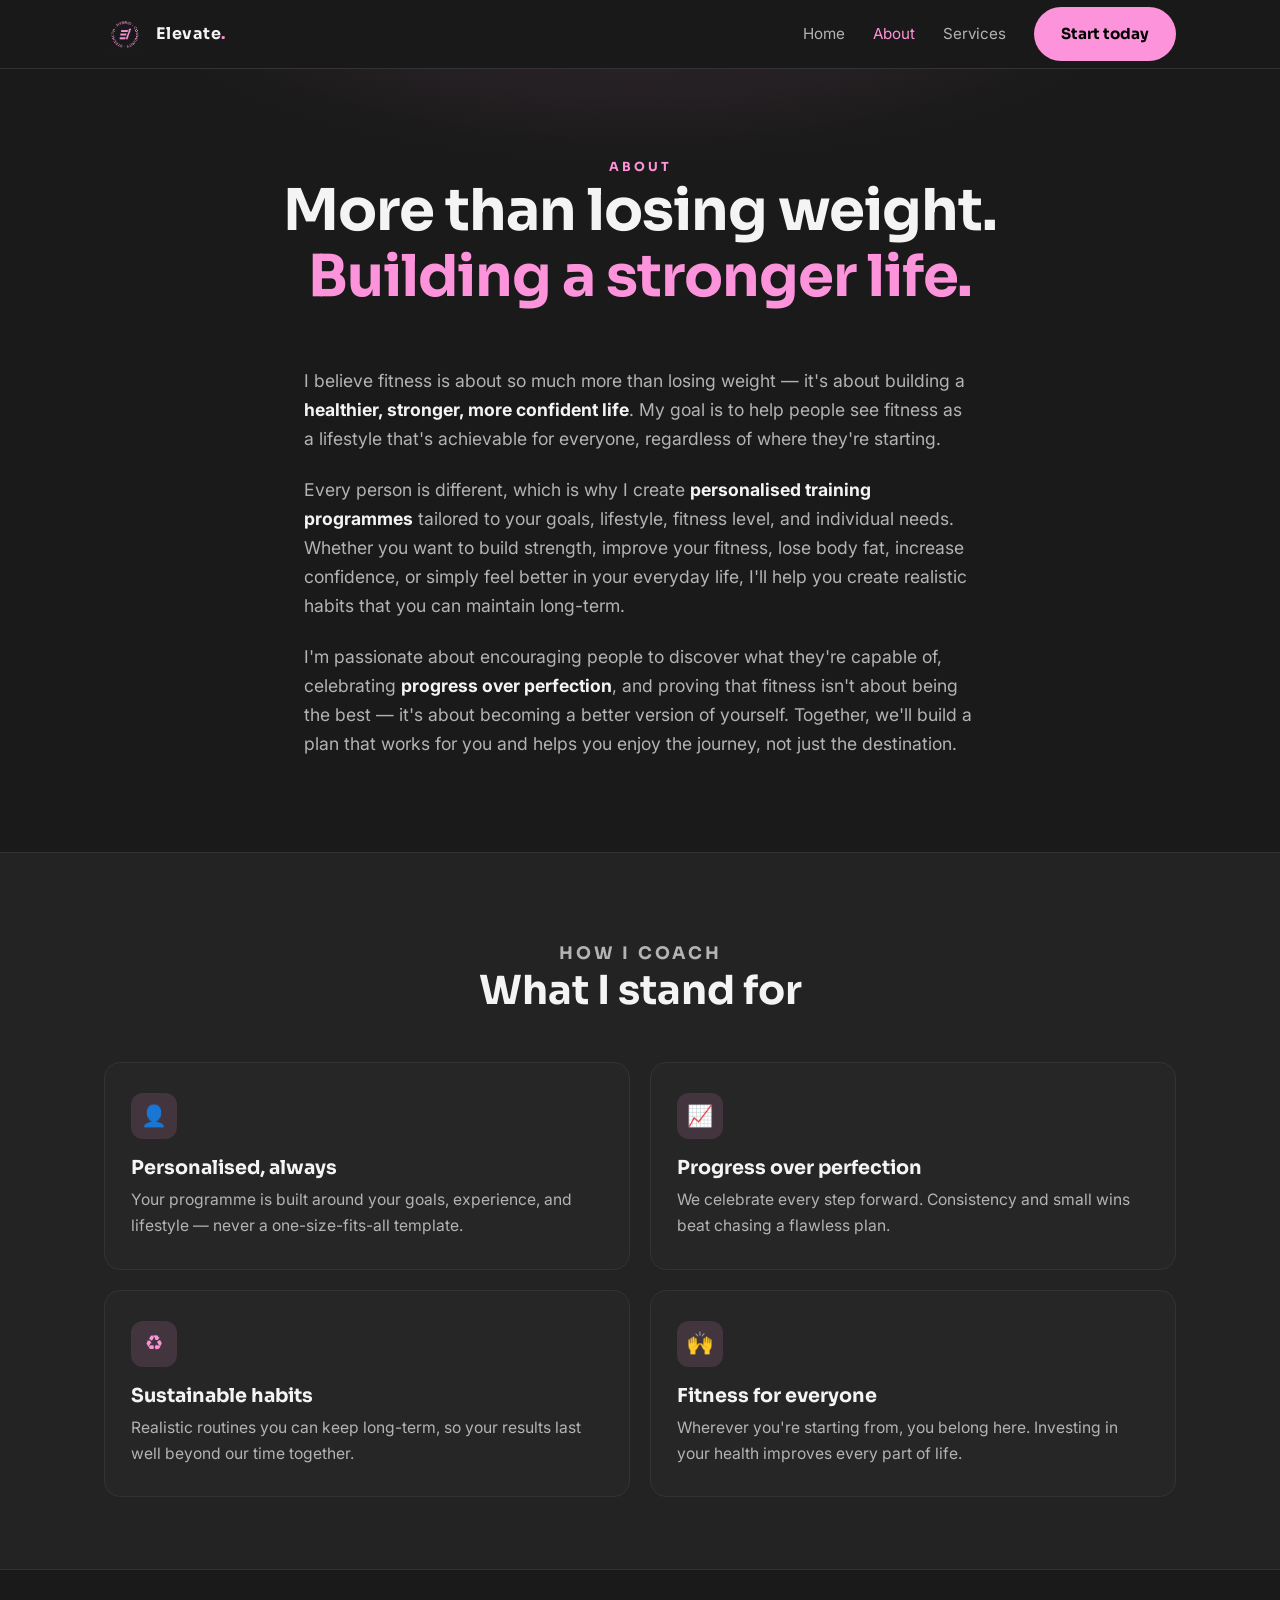
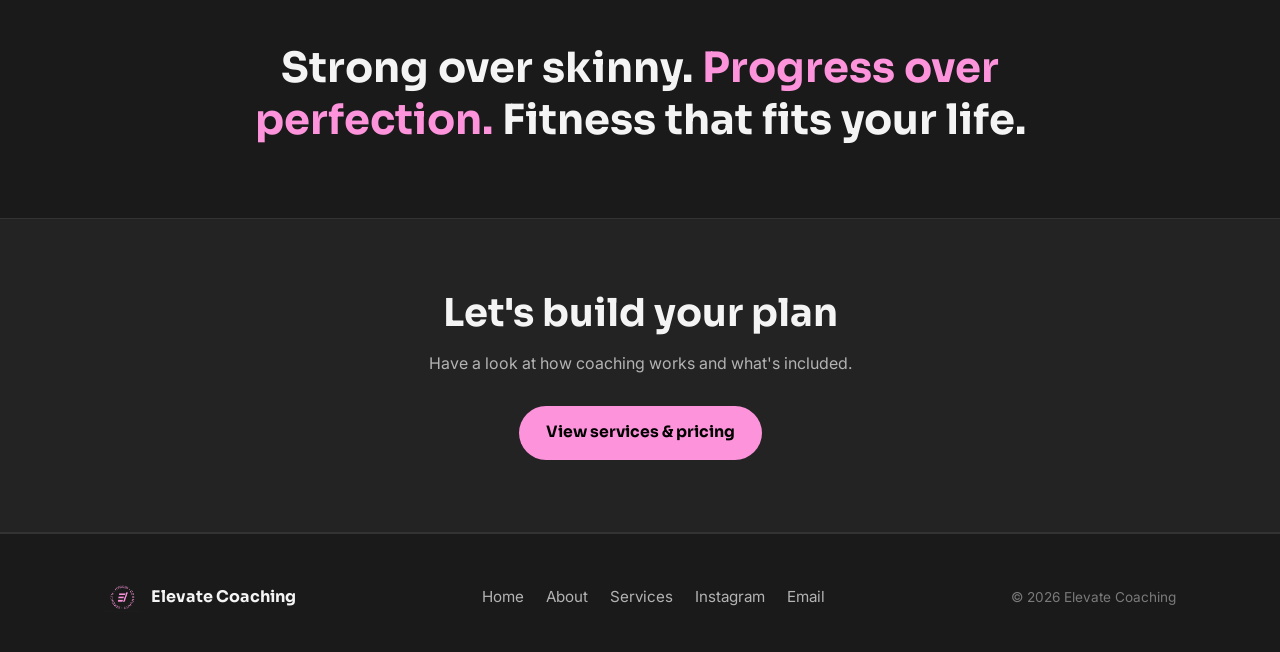
==== about.html @ e61bf0bc "v1 for review" ====
<!DOCTYPE html>
<html lang="en">
<head>
  <meta charset="UTF-8" />
  <meta name="viewport" content="width=device-width, initial-scale=1.0" />
  <title>About — Elevate Coaching</title>
  <meta name="description" content="Fitness is about more than losing weight — it's about building a healthier, stronger, more confident life. Meet your coach at Elevate Coaching." />
  <link rel="icon" href="assets/logo.png" />
  <link rel="preconnect" href="https://fonts.googleapis.com" />
  <link rel="preconnect" href="https://fonts.gstatic.com" crossorigin />
  <link href="https://fonts.googleapis.com/css2?family=Inter:wght@400;500;600&family=Sora:wght@600;700&display=swap" rel="stylesheet" />
  <link rel="stylesheet" href="css/styles.css" />
</head>
<body>

  <!-- ===== Nav ===== -->
  <header class="nav">
    <div class="wrap nav__inner">
      <a class="nav__brand" href="index.html">
        <img src="assets/logo.png" alt="Elevate Coaching logo" />
        <span>Elevate<span class="accent">.</span></span>
      </a>
      <nav class="nav__links">
        <a href="index.html">Home</a>
        <a href="about.html" class="is-active">About</a>
        <a href="services.html">Services</a>
        <a href="services.html" class="btn btn--primary nav__cta">Start today</a>
      </nav>
    </div>
  </header>

  <!-- ===== Hero ===== -->
  <section class="hero" style="padding-bottom:32px">
    <div class="wrap">
      <p class="eyebrow">About</p>
      <h1>More than losing weight.<br /><span class="accent">Building a stronger life.</span></h1>
    </div>
  </section>

  <!-- ===== Story ===== -->
  <section class="section" style="padding-top:24px">
    <div class="wrap prose">
      <p>I believe fitness is about so much more than losing weight — it's about building a <strong>healthier, stronger, more confident life</strong>. My goal is to help people see fitness as a lifestyle that's achievable for everyone, regardless of where they're starting.</p>
      <p>Every person is different, which is why I create <strong>personalised training programmes</strong> tailored to your goals, lifestyle, fitness level, and individual needs. Whether you want to build strength, improve your fitness, lose body fat, increase confidence, or simply feel better in your everyday life, I'll help you create realistic habits that you can maintain long-term.</p>
      <p>I'm passionate about encouraging people to discover what they're capable of, celebrating <strong>progress over perfection</strong>, and proving that fitness isn't about being the best — it's about becoming a better version of yourself. Together, we'll build a plan that works for you and helps you enjoy the journey, not just the destination.</p>
    </div>
  </section>

  <!-- ===== Values ===== -->
  <section class="section section--raised">
    <div class="wrap">
      <div class="section__head">
        <p class="eyebrow">How I coach</p>
        <h2>What I stand for</h2>
      </div>
      <div class="grid grid--2">
        <div class="card">
          <div class="card__icon">👤</div>
          <h3>Personalised, always</h3>
          <p>Your programme is built around your goals, experience, and lifestyle — never a one-size-fits-all template.</p>
        </div>
        <div class="card">
          <div class="card__icon">📈</div>
          <h3>Progress over perfection</h3>
          <p>We celebrate every step forward. Consistency and small wins beat chasing a flawless plan.</p>
        </div>
        <div class="card">
          <div class="card__icon">♻️</div>
          <h3>Sustainable habits</h3>
          <p>Realistic routines you can keep long-term, so your results last well beyond our time together.</p>
        </div>
        <div class="card">
          <div class="card__icon">🙌</div>
          <h3>Fitness for everyone</h3>
          <p>Wherever you're starting from, you belong here. Investing in your health improves every part of life.</p>
        </div>
      </div>
    </div>
  </section>

  <!-- ===== Callout ===== -->
  <section class="section callout">
    <div class="wrap">
      <blockquote>Strong over skinny. <span>Progress over perfection.</span> Fitness that fits your life.</blockquote>
    </div>
  </section>

  <!-- ===== CTA band ===== -->
  <section class="section section--raised cta-band">
    <div class="wrap">
      <h2>Let's build your plan</h2>
      <p>Have a look at how coaching works and what's included.</p>
      <a href="services.html" class="btn btn--primary">View services &amp; pricing</a>
    </div>
  </section>

  <!-- ===== Footer ===== -->
  <footer class="footer">
    <div class="wrap footer__inner">
      <a class="footer__brand" href="index.html">
        <img src="assets/logo.png" alt="Elevate Coaching" />
        Elevate Coaching
      </a>
      <nav class="footer__links">
        <a href="index.html">Home</a>
        <a href="about.html">About</a>
        <a href="services.html">Services</a>
        <a href="https://instagram.com/" target="_blank" rel="noopener">Instagram</a>
        <a href="mailto:hello@example.com">Email</a>
      </nav>
      <p class="footer__meta">© 2026 Elevate Coaching</p>
    </div>
  </footer>

</body>
</html>
---- css/styles.css ----
/* =========================================================
   Elevate Coaching — shared stylesheet
   Brand: bg #1a1a1a · accent #fd93db
   Edit the variables below to retune the whole site.
   ========================================================= */

:root {
  --bg:            #1a1a1a;
  --bg-raised:     #232323;
  --bg-card:       #262626;
  --accent:        #fd93db;
  --accent-soft:   #fd93db22;   /* translucent accent for glows/borders */
  --text:          #f4f4f4;
  --text-muted:    #b3b3b3;
  --border:        #333333;

  --font-head: 'Sora', system-ui, -apple-system, 'Segoe UI', sans-serif;
  --font-body: 'Inter', system-ui, -apple-system, 'Segoe UI', sans-serif;

  --maxw: 1120px;
  --radius: 16px;
}

* { box-sizing: border-box; margin: 0; padding: 0; }

html { scroll-behavior: smooth; }

html, body { overflow-x: hidden; }

body {
  background: var(--bg);
  color: var(--text);
  font-family: var(--font-body);
  line-height: 1.65;
  -webkit-font-smoothing: antialiased;
  text-rendering: optimizeLegibility;
}

img { max-width: 100%; display: block; }

a { color: inherit; text-decoration: none; }

h1, h2, h3 { font-family: var(--font-head); line-height: 1.15; font-weight: 700; }

.wrap { width: 100%; max-width: var(--maxw); margin-inline: auto; padding-inline: 24px; }

.accent { color: var(--accent); }

/* ---------- Nav ---------- */
.nav {
  position: sticky; top: 0; z-index: 50;
  background: rgba(26, 26, 26, 0.85);
  backdrop-filter: blur(10px);
  border-bottom: 1px solid var(--border);
}
.nav__inner {
  display: flex; align-items: center; justify-content: space-between;
  height: 68px;
}
.nav__brand { display: flex; align-items: center; gap: 10px; font-family: var(--font-head); font-weight: 700; letter-spacing: .5px; }
.nav__brand img { height: 34px; width: auto; }
.nav__links { display: flex; align-items: center; gap: 28px; }
.nav__links a { color: var(--text-muted); font-size: .95rem; transition: color .15s; }
.nav__links a:hover, .nav__links a.is-active { color: var(--accent); }
.nav__cta { display: none; }
/* Button in the nav must keep its black text — beat the .nav__links a colour rules */
.nav__links a.nav__cta,
.nav__links a.nav__cta:hover { color: #000; }

@media (min-width: 720px) { .nav__cta { display: inline-flex; } }

/* Narrow screens: stack brand over links, both centered, so nothing collides */
@media (max-width: 640px) {
  .nav__inner { flex-direction: column; height: auto; gap: 8px; padding-block: 12px; }
  .nav__links { gap: 20px; }
}

/* ---------- Buttons ---------- */
.btn {
  display: inline-flex; align-items: center; justify-content: center; gap: 8px;
  font-family: var(--font-head); font-weight: 600; font-size: .98rem;
  padding: 13px 26px; border-radius: 999px; cursor: pointer;
  transition: transform .15s ease, box-shadow .15s ease, background .15s ease;
  border: 1px solid transparent;
}
.btn--primary { background: var(--accent); color: #000; font-weight: 700; }
.btn--primary:hover { transform: translateY(-2px); box-shadow: 0 10px 30px -8px var(--accent); }
.btn--ghost { background: transparent; color: var(--text); border-color: var(--border); }
.btn--ghost:hover { border-color: var(--accent); color: var(--accent); }

/* ---------- Hero ---------- */
.hero { position: relative; overflow: hidden; padding: 88px 0 72px; text-align: center; }
.hero::before {
  content: ""; position: absolute; inset: -40% 0 auto 0; height: 480px;
  background: radial-gradient(60% 60% at 50% 0%, var(--accent-soft), transparent 70%);
  pointer-events: none;
}
.hero__logo { width: min(238px, 65vw); height: auto; margin: 0 auto 14px; }
.hero h1 { font-size: clamp(2.2rem, 6vw, 3.6rem); letter-spacing: -1px; }
.hero p.lead { color: var(--text-muted); font-size: clamp(1.05rem, 2.5vw, 1.3rem); max-width: 640px; margin: 20px auto 34px; }
.hero__actions { display: flex; gap: 14px; justify-content: center; flex-wrap: wrap; }

/* ---------- Sections ---------- */
.section { padding: 72px 0; }
.section--raised { background: var(--bg-raised); border-block: 1px solid var(--border); }
.section__head { max-width: 680px; margin: 0 auto 48px; text-align: center; }
.section__head h2 { font-size: clamp(1.7rem, 4vw, 2.5rem); }
.section__head p { color: var(--text-muted); margin-top: 14px; font-size: 1.08rem; }
.eyebrow { text-transform: uppercase; letter-spacing: 3px; font-size: .78rem; font-weight: 700; color: var(--accent); font-family: var(--font-head); }

/* ---------- Cards grid ---------- */
.grid { display: grid; gap: 20px; grid-template-columns: 1fr; }
@media (min-width: 620px) { .grid--2 { grid-template-columns: repeat(2, 1fr); } .grid--3 { grid-template-columns: repeat(2, 1fr); } }
@media (min-width: 900px) { .grid--3 { grid-template-columns: repeat(3, 1fr); } }

.card {
  background: var(--bg-card); border: 1px solid var(--border);
  border-radius: var(--radius); padding: 30px 26px;
  transition: border-color .18s, transform .18s;
}
.card:hover { border-color: var(--accent); transform: translateY(-3px); }
.card__icon {
  width: 46px; height: 46px; border-radius: 12px; margin-bottom: 18px;
  display: grid; place-items: center; background: var(--accent-soft); color: var(--accent);
  font-size: 1.3rem;
}
.card h3 { font-size: 1.2rem; margin-bottom: 8px; }
.card p { color: var(--text-muted); font-size: .98rem; }

/* ---------- Prose (about) ---------- */
.prose { max-width: 720px; margin-inline: auto; }
.prose p { color: var(--text-muted); font-size: 1.1rem; margin-bottom: 22px; }
.prose p strong { color: var(--text); }

/* ---------- Pricing ---------- */
.price-card { display: flex; flex-direction: column; }
.price-card.is-featured { border-color: var(--accent); box-shadow: 0 0 0 1px var(--accent), 0 20px 50px -20px var(--accent-soft); }
.price-card__tag { align-self: flex-start; font-size: .72rem; font-weight: 700; letter-spacing: 2px; text-transform: uppercase; color: var(--accent); font-family: var(--font-head); margin-bottom: 14px; }
.price-card h3 { font-size: 1.35rem; }
.price-card .price { font-family: var(--font-head); font-size: 2.4rem; font-weight: 700; margin: 12px 0 4px; }
.price-card .price span { font-size: 1rem; color: var(--text-muted); font-weight: 400; }
.price-card .price-note { color: var(--accent); font-size: .9rem; margin-top: 2px; }
.price-card ul { list-style: none; margin: 22px 0 28px; display: grid; gap: 12px; }
.price-card li { color: var(--text-muted); padding-left: 28px; position: relative; }
.price-card li::before { content: "✓"; position: absolute; left: 0; color: var(--accent); font-weight: 700; }
.price-card .btn { margin-top: auto; }

/* ---------- Callout band ---------- */
.callout { text-align: center; }
.callout blockquote { font-family: var(--font-head); font-weight: 700; font-size: clamp(1.6rem, 4.5vw, 2.6rem); line-height: 1.25; max-width: 820px; margin-inline: auto; }
.callout blockquote span { color: var(--accent); }

/* ---------- CTA band ---------- */
.cta-band { text-align: center; }
.cta-band h2 { font-size: clamp(1.7rem, 4vw, 2.4rem); }
.cta-band p { color: var(--text-muted); margin: 14px auto 30px; max-width: 520px; }

/* ---------- Footer ---------- */
.footer { border-top: 1px solid var(--border); padding: 48px 0 40px; }
.footer__inner { display: flex; flex-direction: column; gap: 22px; align-items: center; text-align: center; }
.footer__brand { display: flex; align-items: center; gap: 10px; font-family: var(--font-head); font-weight: 700; }
.footer__brand img { height: 30px; }
.footer__links { display: flex; gap: 22px; flex-wrap: wrap; justify-content: center; }
.footer__links a { color: var(--text-muted); font-size: .95rem; transition: color .15s; }
.footer__links a:hover { color: var(--accent); }
.footer__meta { color: #7a7a7a; font-size: .85rem; }

@media (min-width: 720px) {
  .footer__inner { flex-direction: row; justify-content: space-between; text-align: left; }
}
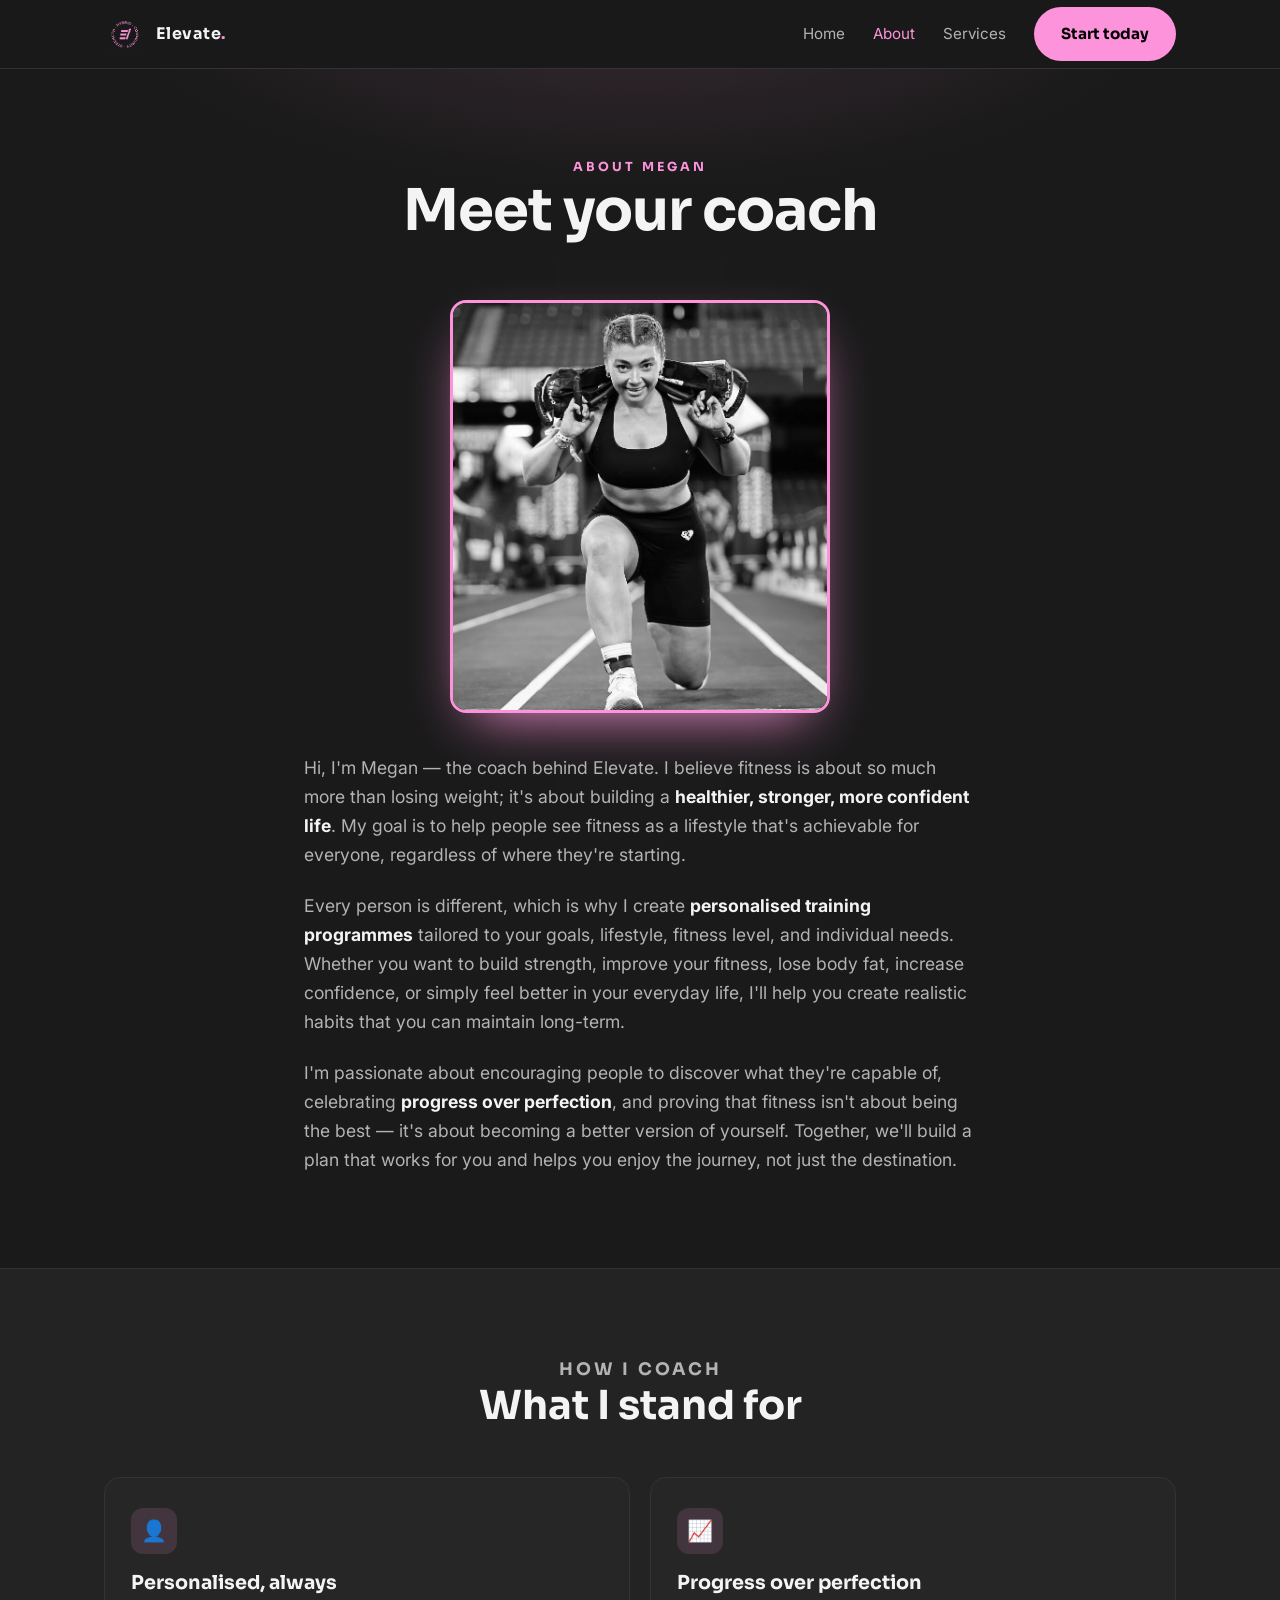
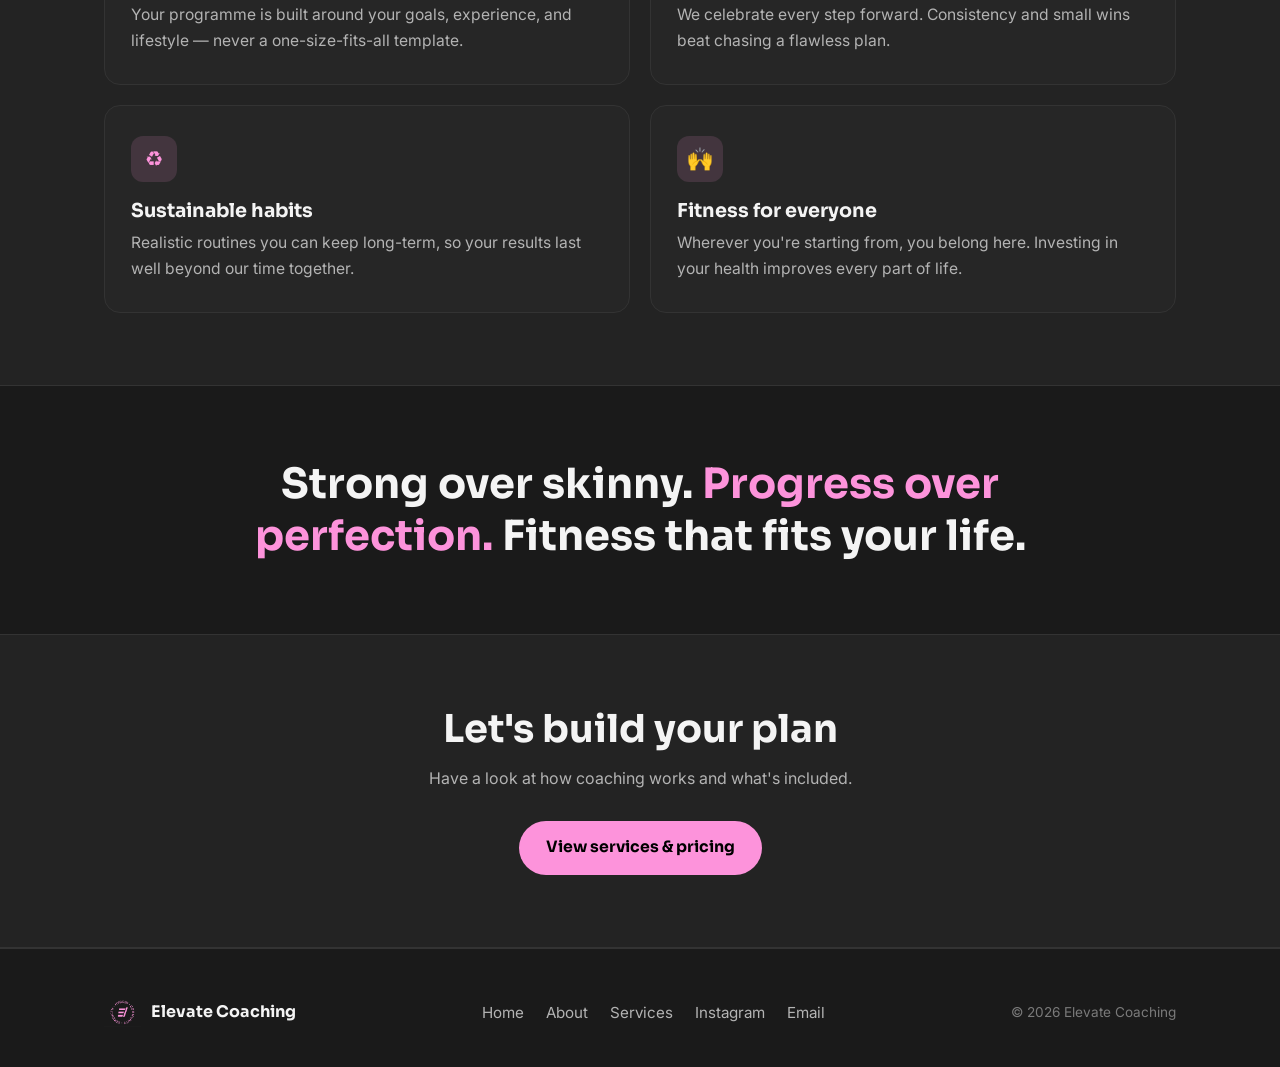
==== commit c7bcb332: "Added photo and updated about" ====
--- a/about.html
+++ b/about.html
@@ -32,15 +32,22 @@
   <!-- ===== Hero ===== -->
   <section class="hero" style="padding-bottom:32px">
     <div class="wrap">
-      <p class="eyebrow">About</p>
-      <h1>More than losing weight.<br /><span class="accent">Building a stronger life.</span></h1>
+      <p class="eyebrow">About Megan</p>
+      <h1>Meet your coach</h1>
+    </div>
+  </section>
+
+  <!-- ===== Coach photo ===== -->
+  <section class="section" style="padding:24px 0 0">
+    <div class="wrap">
+      <img class="coach-photo" src="assets/meg.jpg" alt="Megan, founder and coach at Elevate Coaching" />
     </div>
   </section>
 
   <!-- ===== Story ===== -->
-  <section class="section" style="padding-top:24px">
+  <section class="section" style="padding-top:40px">
     <div class="wrap prose">
-      <p>I believe fitness is about so much more than losing weight — it's about building a <strong>healthier, stronger, more confident life</strong>. My goal is to help people see fitness as a lifestyle that's achievable for everyone, regardless of where they're starting.</p>
+      <p>Hi, I'm Megan — the coach behind Elevate. I believe fitness is about so much more than losing weight; it's about building a <strong>healthier, stronger, more confident life</strong>. My goal is to help people see fitness as a lifestyle that's achievable for everyone, regardless of where they're starting.</p>
       <p>Every person is different, which is why I create <strong>personalised training programmes</strong> tailored to your goals, lifestyle, fitness level, and individual needs. Whether you want to build strength, improve your fitness, lose body fat, increase confidence, or simply feel better in your everyday life, I'll help you create realistic habits that you can maintain long-term.</p>
       <p>I'm passionate about encouraging people to discover what they're capable of, celebrating <strong>progress over perfection</strong>, and proving that fitness isn't about being the best — it's about becoming a better version of yourself. Together, we'll build a plan that works for you and helps you enjoy the journey, not just the destination.</p>
     </div>
--- a/css/styles.css
+++ b/css/styles.css
@@ -132,6 +132,17 @@
 .prose p { color: var(--text-muted); font-size: 1.1rem; margin-bottom: 22px; }
 .prose p strong { color: var(--text); }
 
+/* ---------- Coach photo ---------- */
+.coach-photo {
+  display: block;
+  width: 100%;
+  max-width: 380px;
+  margin: 0 auto;
+  border-radius: var(--radius);
+  border: 3px solid var(--accent);
+  box-shadow: 0 22px 55px -22px var(--accent);
+}
+
 /* ---------- Pricing ---------- */
 .price-card { display: flex; flex-direction: column; }
 .price-card.is-featured { border-color: var(--accent); box-shadow: 0 0 0 1px var(--accent), 0 20px 50px -20px var(--accent-soft); }
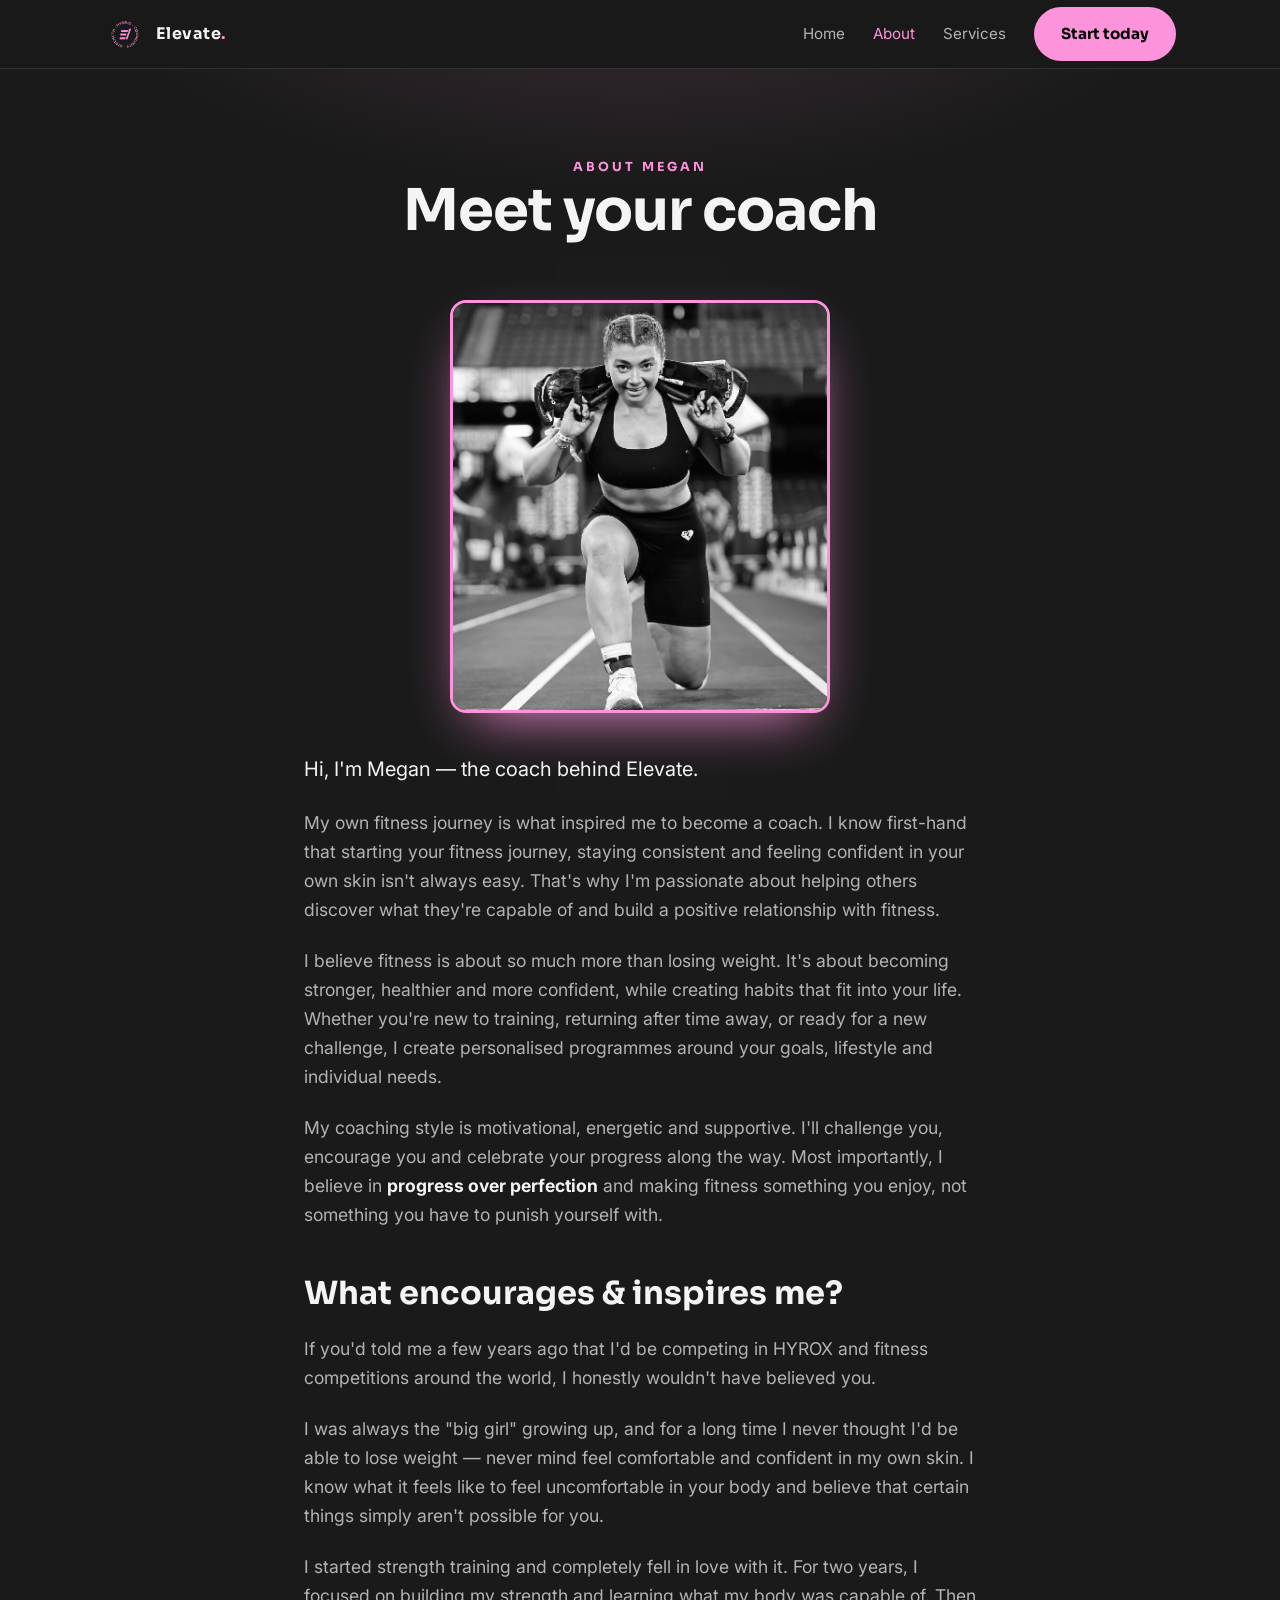
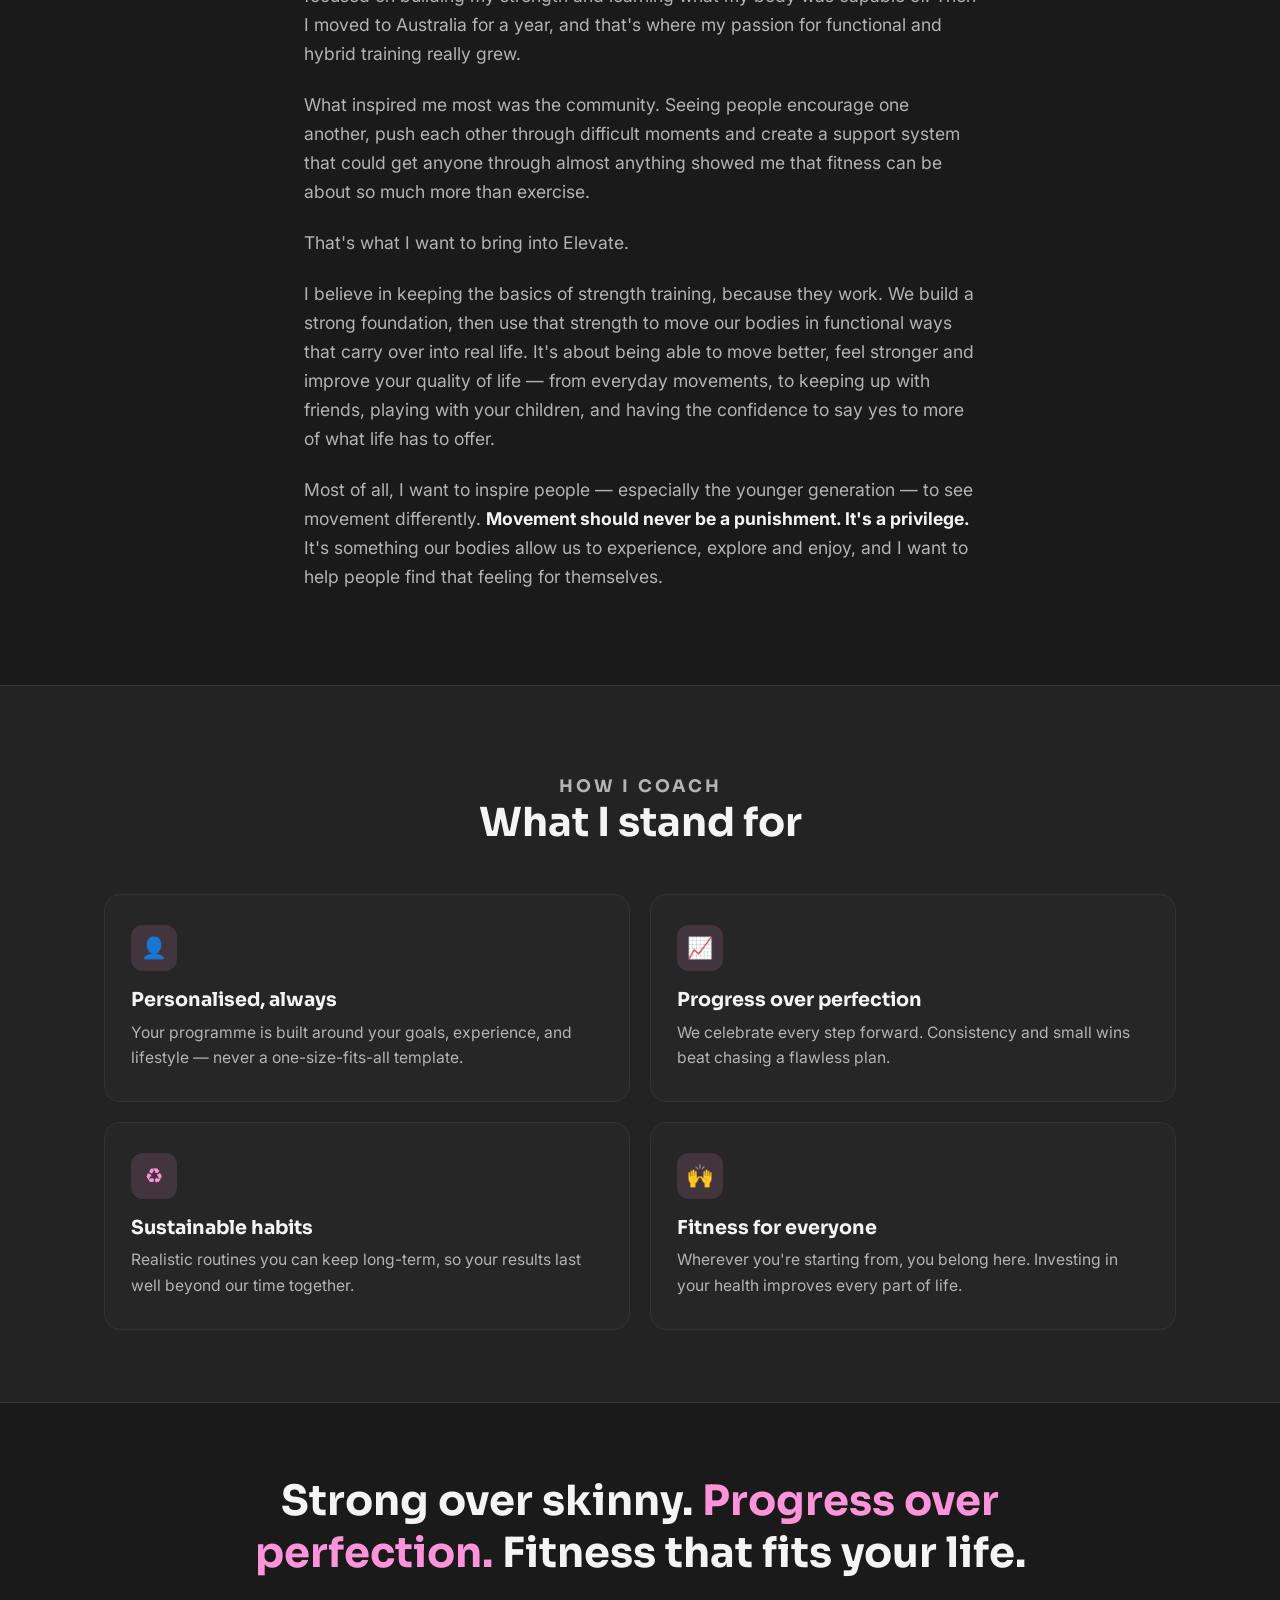
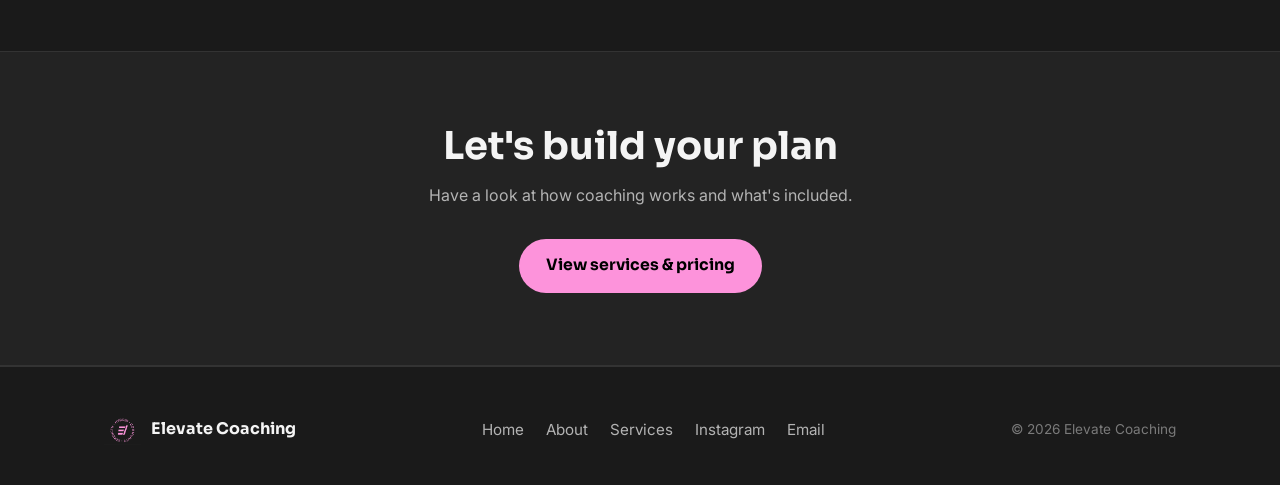
==== commit 5ef2e07b: "Updating story, adding cloudfront notes and adding cache invalidation to deploy" ====
--- a/about.html
+++ b/about.html
@@ -5,6 +5,7 @@
   <meta name="viewport" content="width=device-width, initial-scale=1.0" />
   <title>About — Elevate Coaching</title>
   <meta name="description" content="Fitness is about more than losing weight — it's about building a healthier, stronger, more confident life. Meet your coach at Elevate Coaching." />
+  <link rel="canonical" href="https://elevatecoach.ing/about.html" />
   <link rel="icon" href="assets/logo.png" />
   <link rel="preconnect" href="https://fonts.googleapis.com" />
   <link rel="preconnect" href="https://fonts.gstatic.com" crossorigin />
@@ -47,9 +48,19 @@
   <!-- ===== Story ===== -->
   <section class="section" style="padding-top:40px">
     <div class="wrap prose">
-      <p>Hi, I'm Megan — the coach behind Elevate. I believe fitness is about so much more than losing weight; it's about building a <strong>healthier, stronger, more confident life</strong>. My goal is to help people see fitness as a lifestyle that's achievable for everyone, regardless of where they're starting.</p>
-      <p>Every person is different, which is why I create <strong>personalised training programmes</strong> tailored to your goals, lifestyle, fitness level, and individual needs. Whether you want to build strength, improve your fitness, lose body fat, increase confidence, or simply feel better in your everyday life, I'll help you create realistic habits that you can maintain long-term.</p>
-      <p>I'm passionate about encouraging people to discover what they're capable of, celebrating <strong>progress over perfection</strong>, and proving that fitness isn't about being the best — it's about becoming a better version of yourself. Together, we'll build a plan that works for you and helps you enjoy the journey, not just the destination.</p>
+      <p class="lede">Hi, I'm Megan — the coach behind Elevate.</p>
+      <p>My own fitness journey is what inspired me to become a coach. I know first-hand that starting your fitness journey, staying consistent and feeling confident in your own skin isn't always easy. That's why I'm passionate about helping others discover what they're capable of and build a positive relationship with fitness.</p>
+      <p>I believe fitness is about so much more than losing weight. It's about becoming stronger, healthier and more confident, while creating habits that fit into your life. Whether you're new to training, returning after time away, or ready for a new challenge, I create personalised programmes around your goals, lifestyle and individual needs.</p>
+      <p>My coaching style is motivational, energetic and supportive. I'll challenge you, encourage you and celebrate your progress along the way. Most importantly, I believe in <strong>progress over perfection</strong> and making fitness something you enjoy, not something you have to punish yourself with.</p>
+
+      <h2>What encourages &amp; inspires me?</h2>
+      <p>If you'd told me a few years ago that I'd be competing in HYROX and fitness competitions around the world, I honestly wouldn't have believed you.</p>
+      <p>I was always the "big girl" growing up, and for a long time I never thought I'd be able to lose weight — never mind feel comfortable and confident in my own skin. I know what it feels like to feel uncomfortable in your body and believe that certain things simply aren't possible for you.</p>
+      <p>I started strength training and completely fell in love with it. For two years, I focused on building my strength and learning what my body was capable of. Then I moved to Australia for a year, and that's where my passion for functional and hybrid training really grew.</p>
+      <p>What inspired me most was the community. Seeing people encourage one another, push each other through difficult moments and create a support system that could get anyone through almost anything showed me that fitness can be about so much more than exercise.</p>
+      <p>That's what I want to bring into Elevate.</p>
+      <p>I believe in keeping the basics of strength training, because they work. We build a strong foundation, then use that strength to move our bodies in functional ways that carry over into real life. It's about being able to move better, feel stronger and improve your quality of life — from everyday movements, to keeping up with friends, playing with your children, and having the confidence to say yes to more of what life has to offer.</p>
+      <p>Most of all, I want to inspire people — especially the younger generation — to see movement differently. <strong>Movement should never be a punishment. It's a privilege.</strong> It's something our bodies allow us to experience, explore and enjoy, and I want to help people find that feeling for themselves.</p>
     </div>
   </section>
 
@@ -112,8 +123,8 @@
         <a href="index.html">Home</a>
         <a href="about.html">About</a>
         <a href="services.html">Services</a>
-        <a href="https://instagram.com/" target="_blank" rel="noopener">Instagram</a>
-        <a href="mailto:hello@example.com">Email</a>
+        <a href="https://instagram.com/coaching.elevate" target="_blank" rel="noopener">Instagram</a>
+        <a href="mailto:hello@elevatecoach.ing">Email</a>
       </nav>
       <p class="footer__meta">© 2026 Elevate Coaching</p>
     </div>
--- a/css/styles.css
+++ b/css/styles.css
@@ -131,6 +131,9 @@
 .prose { max-width: 720px; margin-inline: auto; }
 .prose p { color: var(--text-muted); font-size: 1.1rem; margin-bottom: 22px; }
 .prose p strong { color: var(--text); }
+.prose h2 { font-size: clamp(1.5rem, 3.5vw, 2rem); margin: 46px 0 22px; }
+.prose h2 .accent { color: var(--accent); }
+.prose .lede { font-size: 1.25rem; color: var(--text); }
 
 /* ---------- Coach photo ---------- */
 .coach-photo {
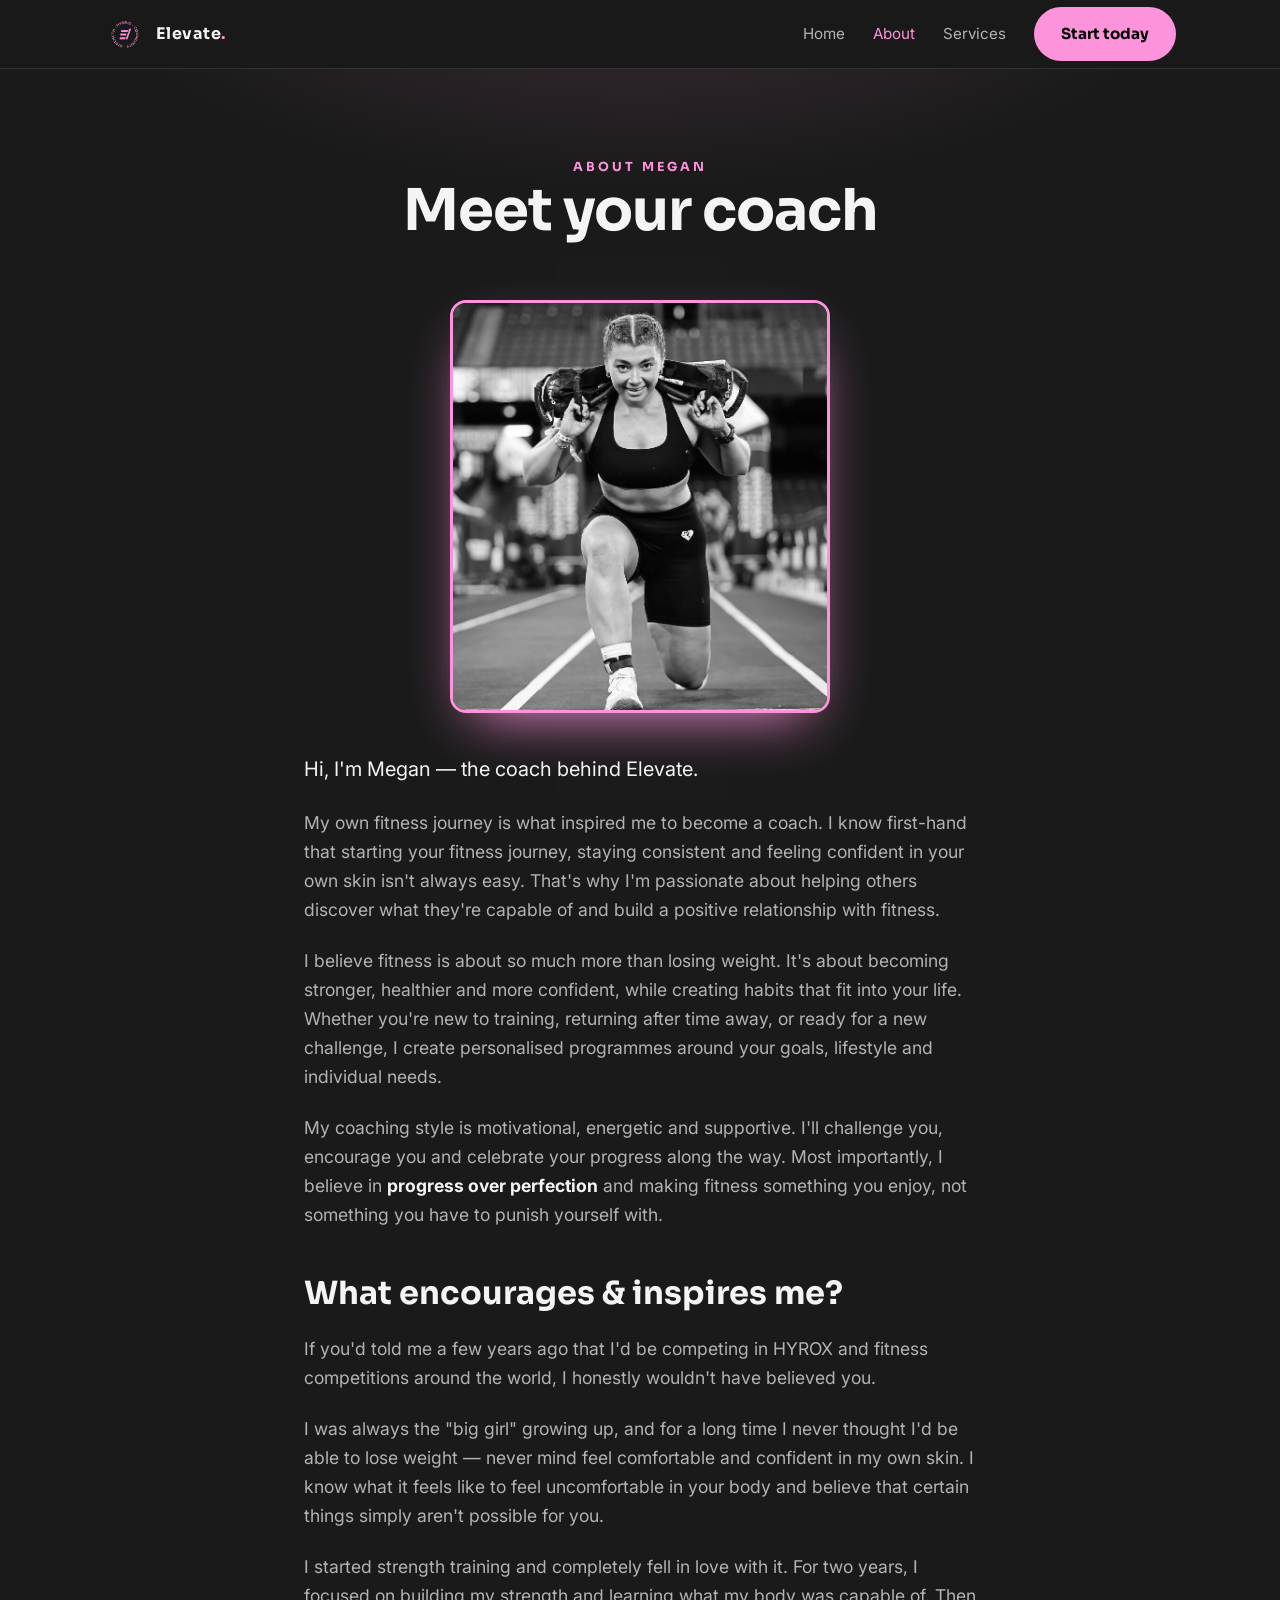
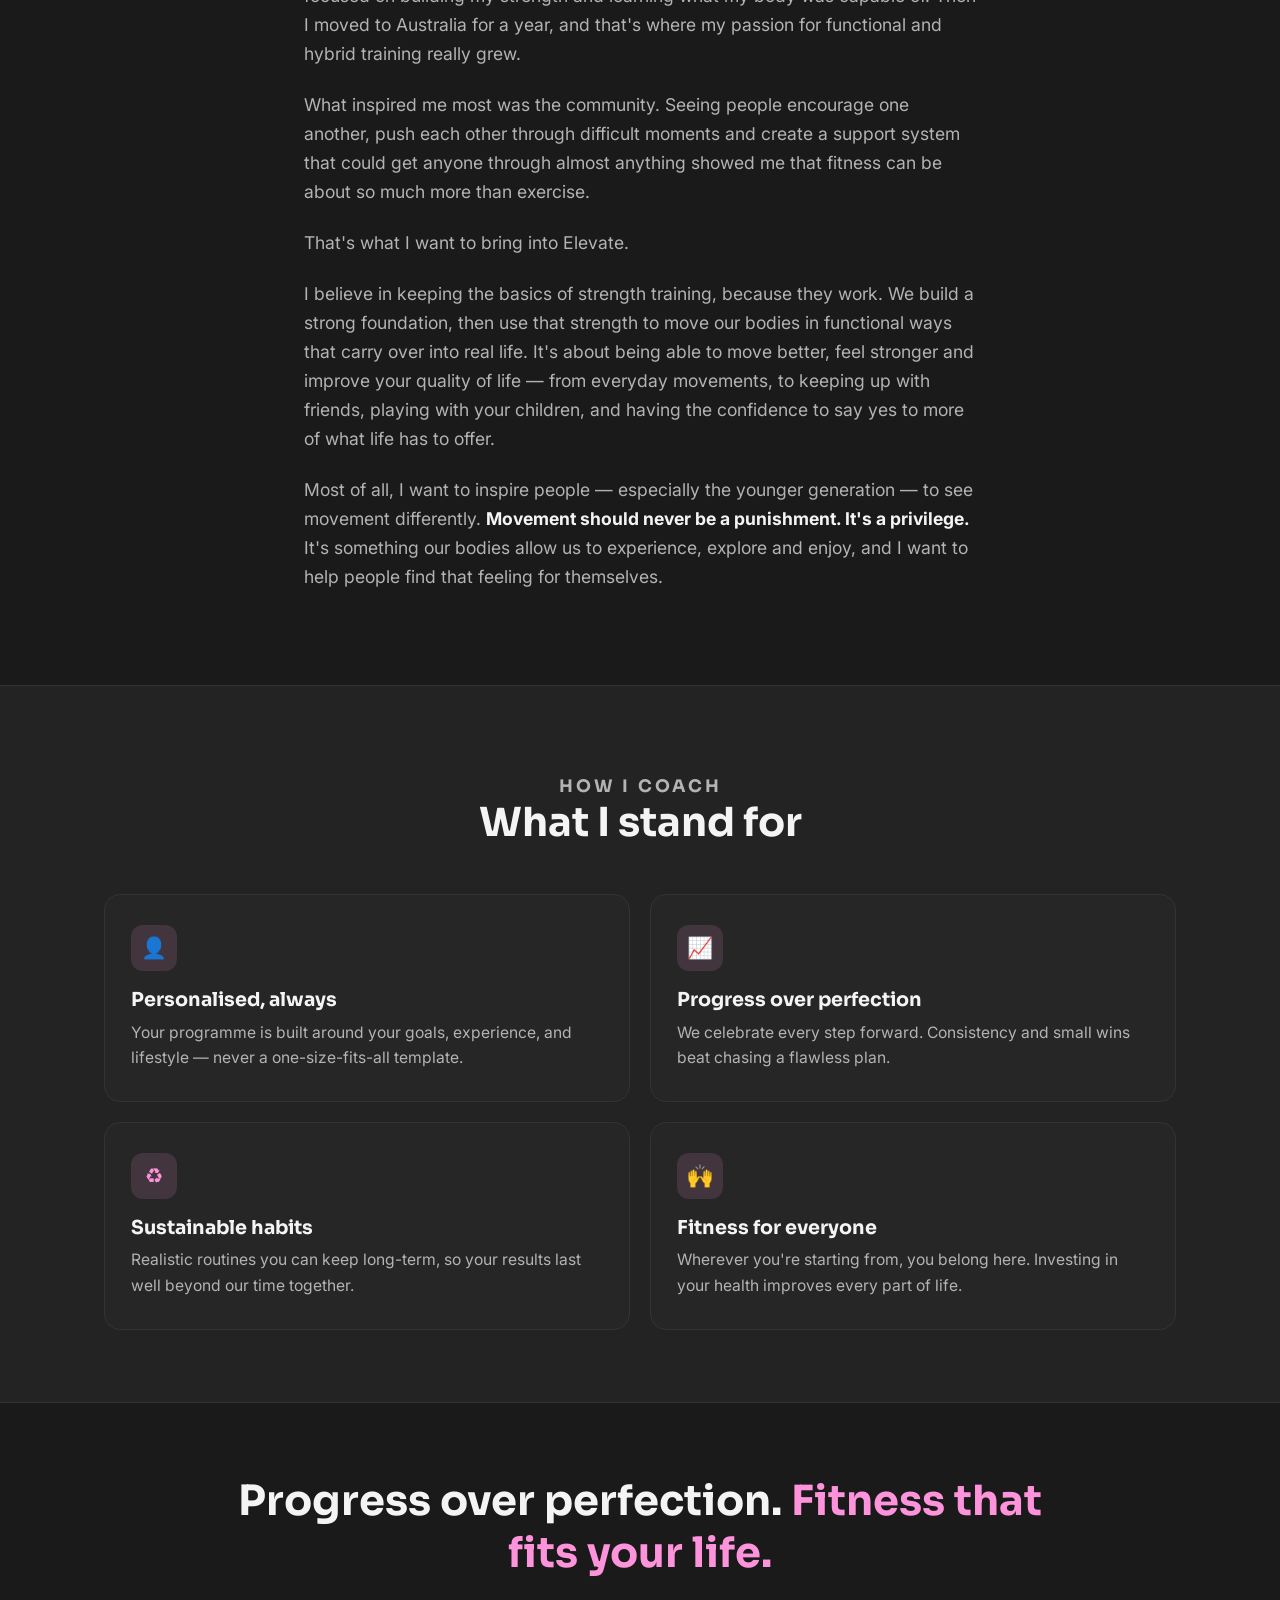
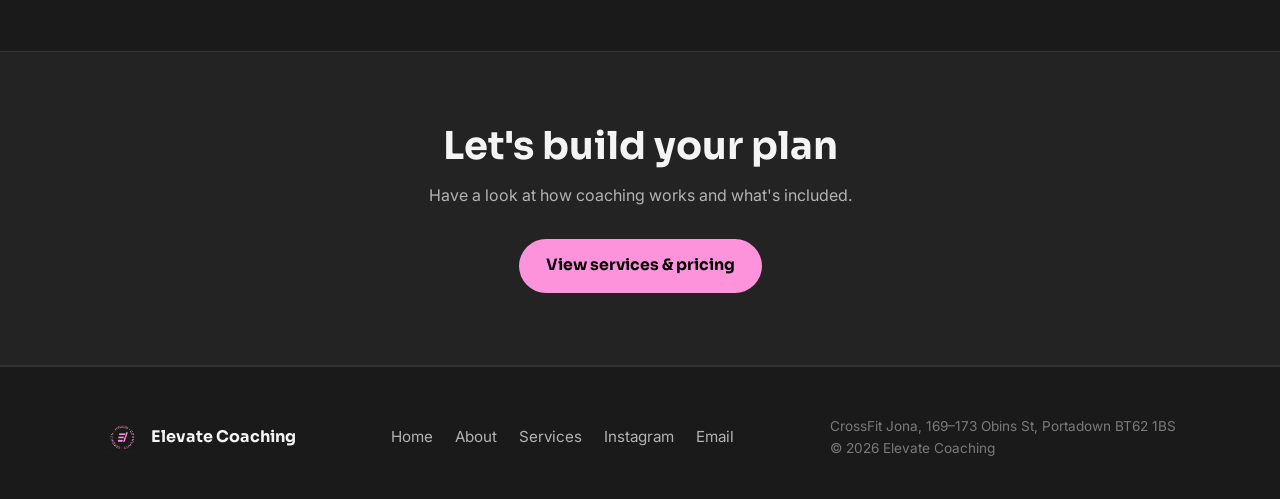
==== commit a4d17845: "seo" ====
--- a/about.html
+++ b/about.html
@@ -3,9 +3,21 @@
 <head>
   <meta charset="UTF-8" />
   <meta name="viewport" content="width=device-width, initial-scale=1.0" />
-  <title>About — Elevate Coaching</title>
-  <meta name="description" content="Fitness is about more than losing weight — it's about building a healthier, stronger, more confident life. Meet your coach at Elevate Coaching." />
+  <title>Meet Your Coach — Personal Trainer in Portadown | Elevate Coaching</title>
+  <meta name="description" content="Hi, I'm Megan — a personal trainer based in Portadown, Northern Ireland. Fitness is about more than losing weight; it's about building a stronger, more confident life." />
   <link rel="canonical" href="https://elevatecoach.ing/about.html" />
+  <meta property="og:type" content="profile" />
+  <meta property="og:site_name" content="Elevate Coaching" />
+  <meta property="og:title" content="Meet your coach — Elevate Coaching" />
+  <meta property="og:description" content="Hi, I'm Megan — the coach behind Elevate. My own fitness journey is what inspired me to help others build a positive relationship with fitness." />
+  <meta property="og:url" content="https://elevatecoach.ing/about.html" />
+  <meta property="og:image" content="https://elevatecoach.ing/assets/og-image.png" />
+  <meta property="og:image:width" content="1200" />
+  <meta property="og:image:height" content="630" />
+  <meta name="twitter:card" content="summary_large_image" />
+  <meta name="twitter:title" content="Meet your coach — Elevate Coaching" />
+  <meta name="twitter:description" content="Hi, I'm Megan — the coach behind Elevate." />
+  <meta name="twitter:image" content="https://elevatecoach.ing/assets/og-image.png" />
   <link rel="icon" href="assets/logo.png" />
   <link rel="preconnect" href="https://fonts.googleapis.com" />
   <link rel="preconnect" href="https://fonts.gstatic.com" crossorigin />
@@ -99,7 +111,7 @@
   <!-- ===== Callout ===== -->
   <section class="section callout">
     <div class="wrap">
-      <blockquote>Strong over skinny. <span>Progress over perfection.</span> Fitness that fits your life.</blockquote>
+      <blockquote>Progress over perfection. <span>Fitness that fits your life.</span></blockquote>
     </div>
   </section>
 
@@ -126,7 +138,7 @@
         <a href="https://instagram.com/coaching.elevate" target="_blank" rel="noopener">Instagram</a>
         <a href="mailto:hello@elevatecoach.ing">Email</a>
       </nav>
-      <p class="footer__meta">© 2026 Elevate Coaching</p>
+      <p class="footer__meta">CrossFit Jona, 169–173 Obins St, Portadown BT62 1BS<br />© 2026 Elevate Coaching</p>
     </div>
   </footer>
 
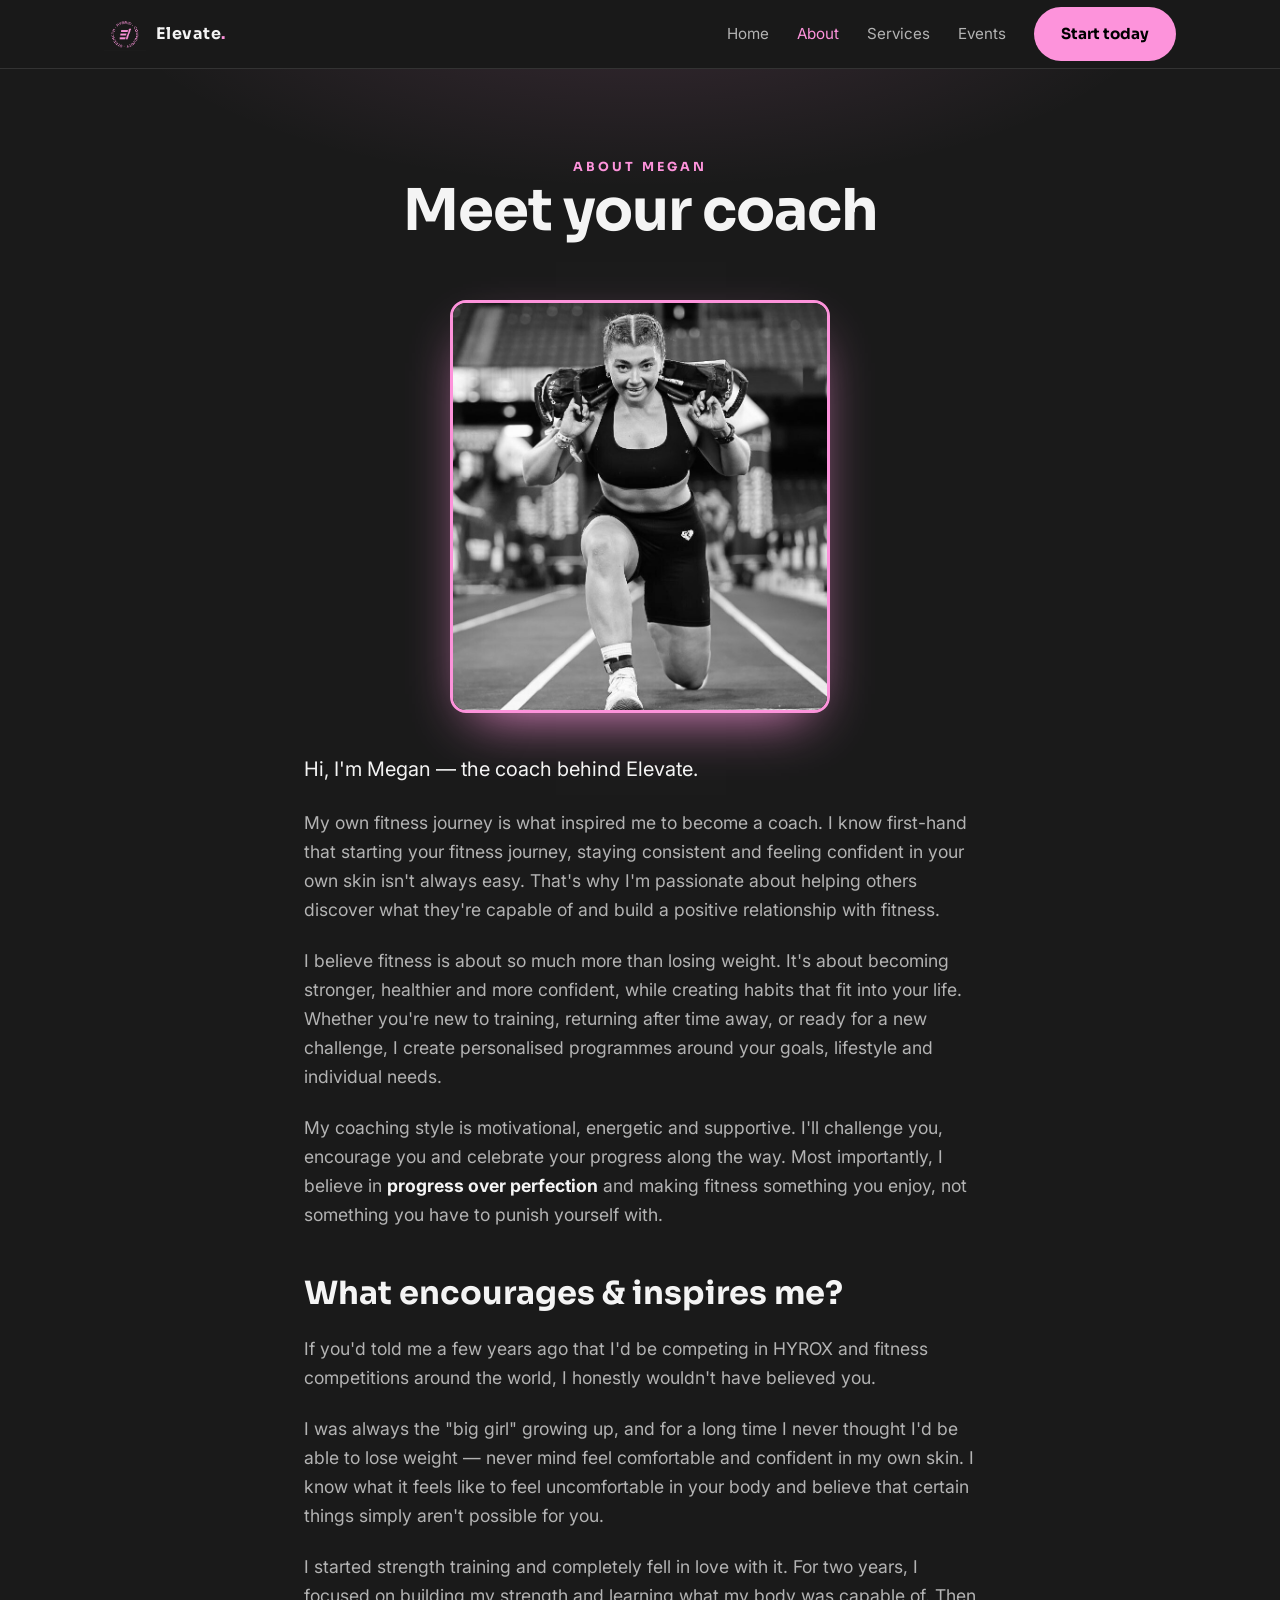
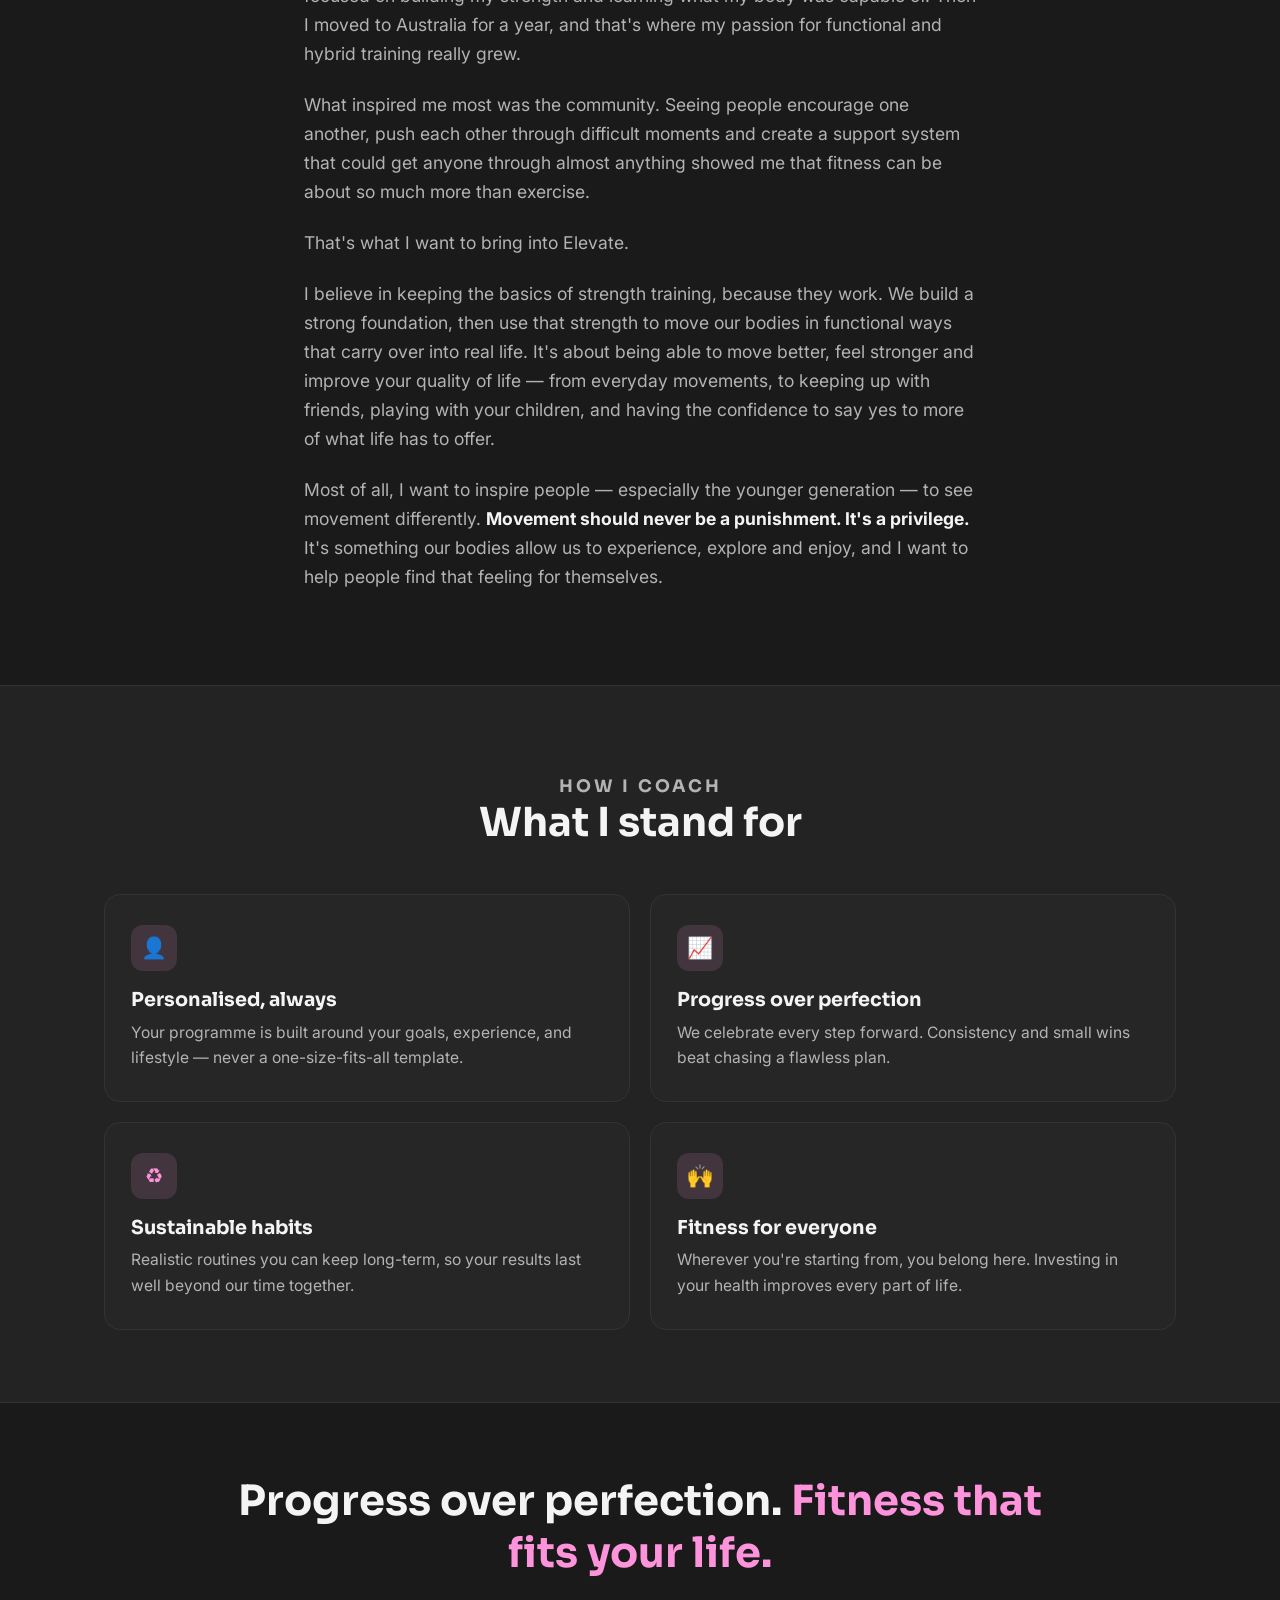
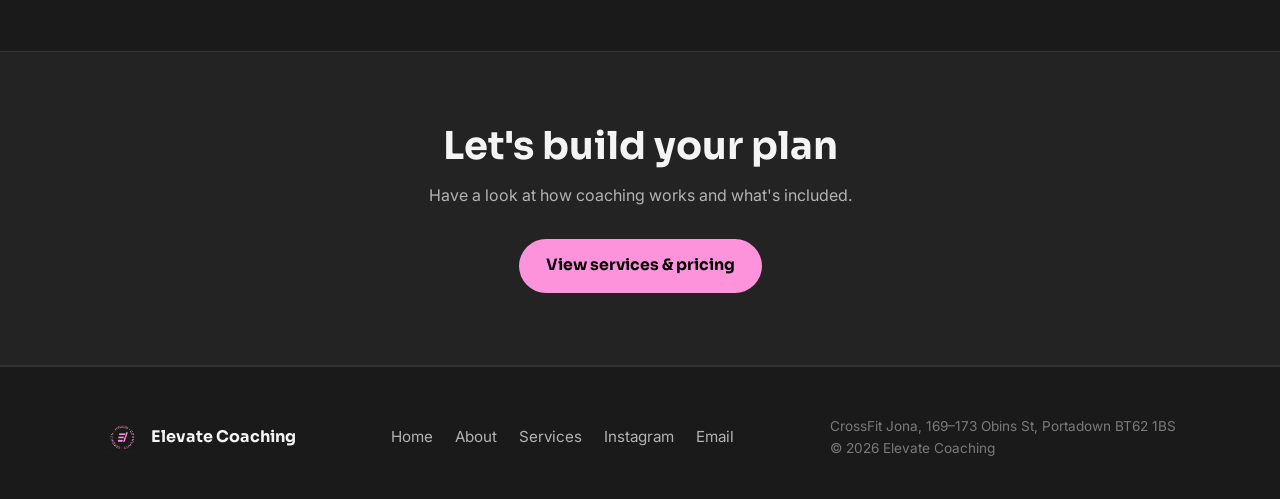
==== commit 1b9f8345: "Event preview test" ====
--- a/about.html
+++ b/about.html
@@ -37,6 +37,7 @@
         <a href="index.html">Home</a>
         <a href="about.html" class="is-active">About</a>
         <a href="services.html">Services</a>
+        <a href="events.html">Events</a>
         <a href="services.html" class="btn btn--primary nav__cta">Start today</a>
       </nav>
     </div>
